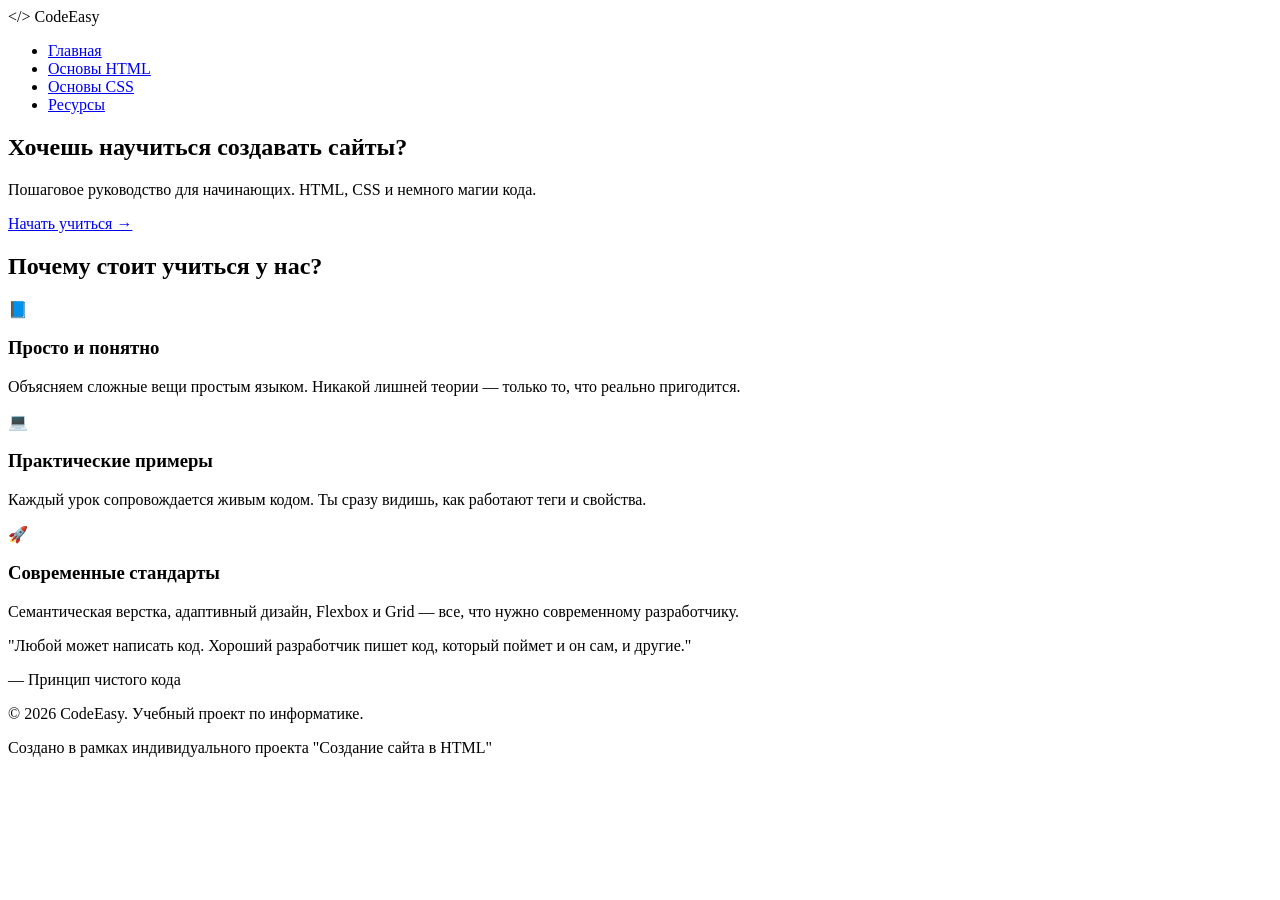
==== index.html @ f3767b98 "Add files via upload" ====
<!DOCTYPE html>
<html lang="ru">
<head>
    <meta charset="UTF-8">
    <meta name="viewport" content="width=device-width, initial-scale=1.0">
    <title>How to Code — Научись создавать сайты</title>
    <link rel="stylesheet" href="css/style.css">
    <link href="https://fonts.googleapis.com/css2?family=Inter:wght@300;400;500;600;700;800&family=Fira+Code:wght@400;500;600&display=swap" rel="stylesheet">
</head>
<body>
    <header>
        <div class="container">
            <div class="logo">
                <span class="logo-code">&lt;/&gt;</span>
                <span class="logo-text">CodeEasy</span>
            </div>
            <nav>
                <ul>
                    <li><a href="index.html" class="active">Главная</a></li>
                    <li><a href="html-basics.html">Основы HTML</a></li>
                    <li><a href="css-basics.html">Основы CSS</a></li>
                    <li><a href="resources.html">Ресурсы</a></li>
                </ul>
            </nav>
        </div>
    </header>

    <main>
        <!-- Hero блок -->
        <section class="hero">
            <div class="container">
                <h1 class="hero-title">Хочешь научиться <span class="highlight">создавать сайты</span>?</h1>
                <p class="hero-subtitle">Пошаговое руководство для начинающих. HTML, CSS и немного магии кода.</p>
                <a href="html-basics.html" class="btn btn-primary">Начать учиться →</a>
            </div>
        </section>

        <!-- Преимущества -->
        <section class="advantages">
            <div class="container">
                <h2 class="section-title">Почему стоит учиться у нас?</h2>
                <div class="cards">
                    <div class="card">
                        <div class="card-icon">📘</div>
                        <h3 class="card-title">Просто и понятно</h3>
                        <p class="card-text">Объясняем сложные вещи простым языком. Никакой лишней теории — только то, что реально пригодится.</p>
                    </div>
                    <div class="card">
                        <div class="card-icon">💻</div>
                        <h3 class="card-title">Практические примеры</h3>
                        <p class="card-text">Каждый урок сопровождается живым кодом. Ты сразу видишь, как работают теги и свойства.</p>
                    </div>
                    <div class="card">
                        <div class="card-icon">🚀</div>
                        <h3 class="card-title">Современные стандарты</h3>
                        <p class="card-text">Семантическая верстка, адаптивный дизайн, Flexbox и Grid — все, что нужно современному разработчику.</p>
                    </div>
                </div>
            </div>
        </section>

        <!-- Цитата/вдохновение -->
        <section class="quote-section">
            <div class="container">
                <div class="quote-block">
                    <p class="quote-text">"Любой может написать код. Хороший разработчик пишет код, который поймет и он сам, и другие."</p>
                    <p class="quote-author">— Принцип чистого кода</p>
                </div>
            </div>
        </section>
    </main>

    <footer>
        <div class="container">
            <p>© 2026 CodeEasy. Учебный проект по информатике.</p>
            <p>Создано в рамках индивидуального проекта "Создание сайта в HTML"</p>
        </div>
    </footer>
</body>
</html>
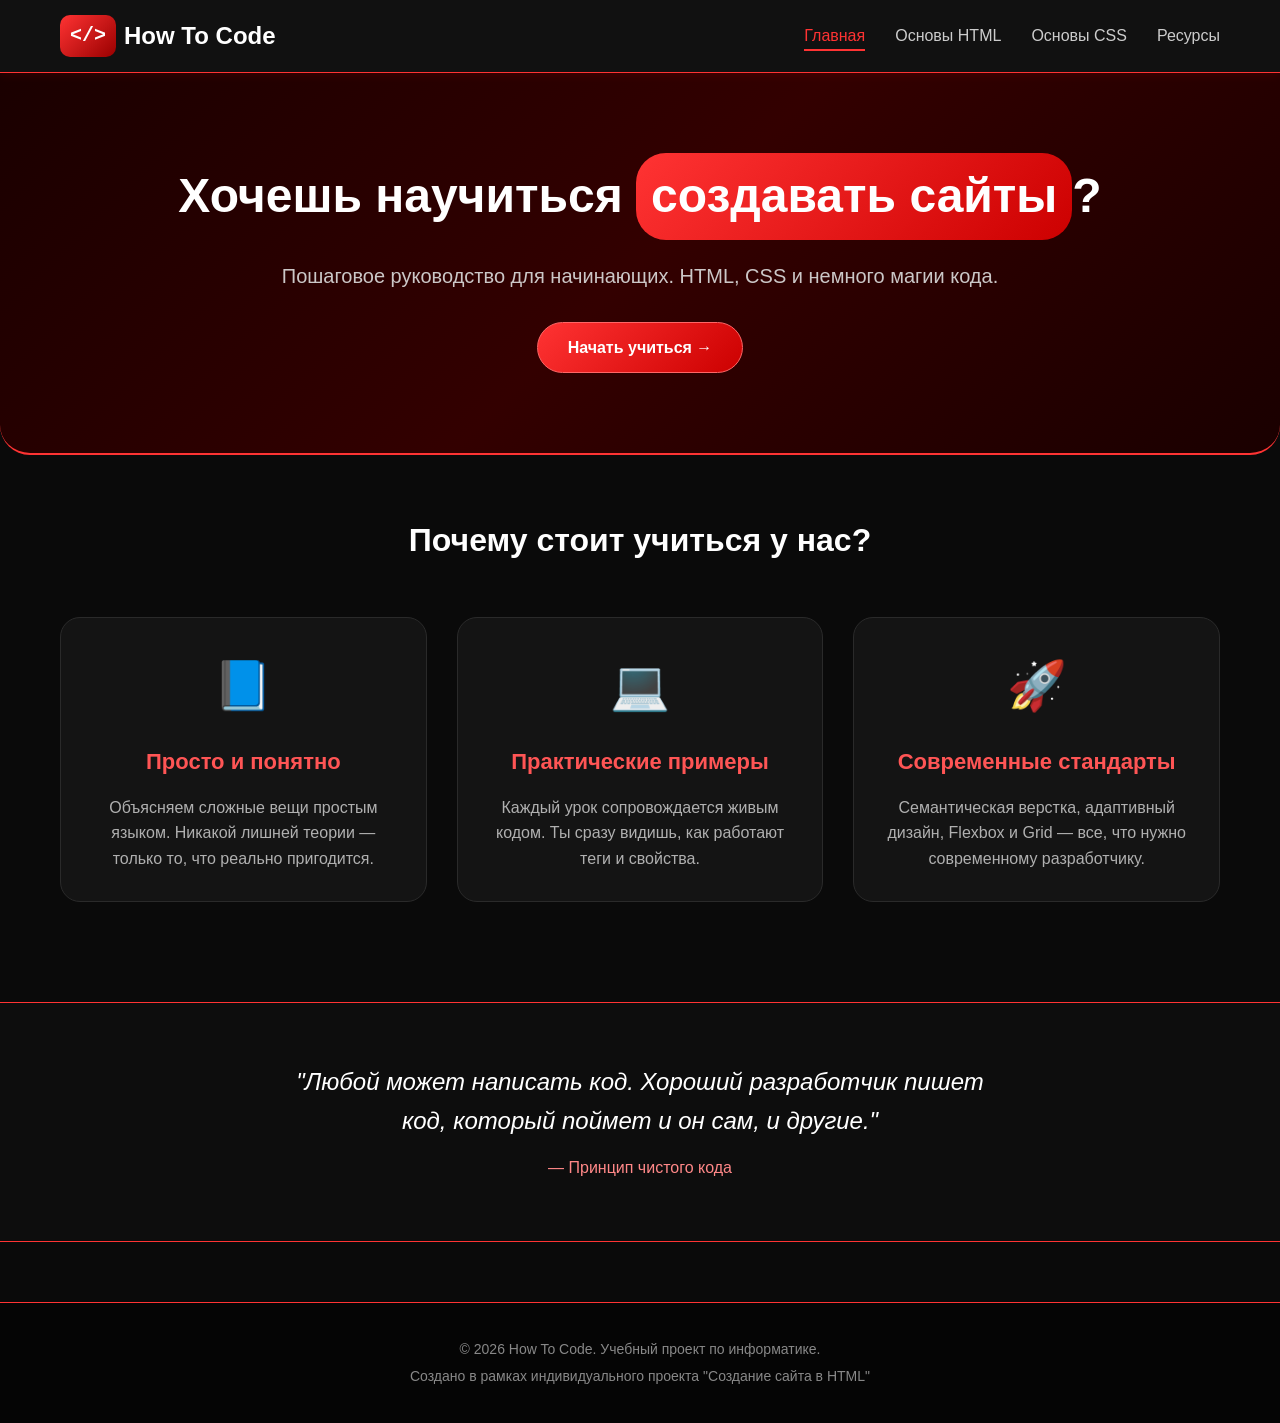
==== commit c1de56b3: "Add files via upload" ====
--- a/index.html
+++ b/index.html
@@ -12,7 +12,7 @@
         <div class="container">
             <div class="logo">
                 <span class="logo-code">&lt;/&gt;</span>
-                <span class="logo-text">CodeEasy</span>
+                <span class="logo-text">How To Code</span>
             </div>
             <nav>
                 <ul>
@@ -72,7 +72,7 @@
 
     <footer>
         <div class="container">
-            <p>© 2026 CodeEasy. Учебный проект по информатике.</p>
+            <p>© 2026 How To Code. Учебный проект по информатике.</p>
             <p>Создано в рамках индивидуального проекта "Создание сайта в HTML"</p>
         </div>
     </footer>
--- a/css/style.css
+++ b/css/style.css
@@ -0,0 +1,588 @@
+/* ========================================
+   ТЕМНАЯ ТЕМА С КРАСНЫМ ГРАДИЕНТОМ
+   ======================================== */
+
+* {
+    margin: 0;
+    padding: 0;
+    box-sizing: border-box;
+}
+
+body {
+    font-family: 'Inter', sans-serif;
+    font-size: 16px;
+    line-height: 1.6;
+    background-color: #0a0a0a;
+    color: #e0e0e0;
+}
+
+.container {
+    max-width: 1200px;
+    margin: 0 auto;
+    padding: 0 20px;
+}
+
+/* ========================================
+   ШАПКА И НАВИГАЦИЯ
+   ======================================== */
+
+header {
+    background-color: #111111;
+    border-bottom: 1px solid #ff3333;
+    position: sticky;
+    top: 0;
+    z-index: 100;
+    box-shadow: 0 2px 10px rgba(255, 0, 0, 0.1);
+}
+
+header .container {
+    display: flex;
+    justify-content: space-between;
+    align-items: center;
+    padding: 15px 20px;
+}
+
+.logo {
+    display: flex;
+    align-items: center;
+    gap: 8px;
+    font-size: 24px;
+    font-weight: 700;
+}
+
+.logo-code {
+    background: linear-gradient(135deg, #ff3333 0%, #990000 100%);
+    color: white;
+    padding: 5px 10px;
+    border-radius: 10px;
+    font-family: 'Fira Code', monospace;
+    font-size: 20px;
+}
+
+.logo-text {
+    color: #ffffff;
+}
+
+nav ul {
+    display: flex;
+    list-style: none;
+    gap: 30px;
+}
+
+nav a {
+    text-decoration: none;
+    color: #cccccc;
+    font-weight: 500;
+    transition: color 0.3s ease;
+}
+
+nav a:hover {
+    color: #ff5555;
+}
+
+nav a.active {
+    color: #ff3333;
+    border-bottom: 2px solid #ff3333;
+    padding-bottom: 5px;
+}
+
+/* ========================================
+   ГЛАВНАЯ СТРАНИЦА (HERO + ADVANTAGES)
+   ======================================== */
+
+.hero {
+    background: linear-gradient(135deg, #1a0000 0%, #330000 50%, #1a0000 100%);
+    color: white;
+    text-align: center;
+    padding: 80px 20px;
+    border-radius: 0 0 30px 30px;
+    border-bottom: 2px solid #ff3333;
+}
+
+.hero-title {
+    font-size: 48px;
+    font-weight: 800;
+    margin-bottom: 20px;
+}
+
+.highlight {
+    background: linear-gradient(135deg, #ff3333, #cc0000);
+    padding: 5px 15px;
+    border-radius: 30px;
+    display: inline-block;
+    color: white;
+}
+
+.hero-subtitle {
+    font-size: 20px;
+    margin-bottom: 30px;
+    opacity: 0.9;
+    color: #dddddd;
+}
+
+.btn {
+    display: inline-block;
+    padding: 12px 30px;
+    border-radius: 50px;
+    text-decoration: none;
+    font-weight: 600;
+    transition: all 0.3s ease;
+}
+
+.btn-primary {
+    background: linear-gradient(135deg, #ff3333, #cc0000);
+    color: white;
+    border: 1px solid #ff6666;
+}
+
+.btn-primary:hover {
+    transform: translateY(-3px);
+    box-shadow: 0 10px 20px rgba(255, 0, 0, 0.3);
+    background: linear-gradient(135deg, #ff5555, #dd0000);
+}
+
+.advantages {
+    padding: 60px 0;
+}
+
+.section-title {
+    text-align: center;
+    font-size: 32px;
+    margin-bottom: 50px;
+    color: #ffffff;
+}
+
+.cards {
+    display: flex;
+    gap: 30px;
+    justify-content: center;
+    flex-wrap: wrap;
+}
+
+.card {
+    background: #141414;
+    padding: 30px;
+    border-radius: 20px;
+    text-align: center;
+    flex: 1;
+    min-width: 250px;
+    transition: transform 0.3s ease, box-shadow 0.3s ease;
+    border: 1px solid #2a2a2a;
+}
+
+.card:hover {
+    transform: translateY(-10px);
+    box-shadow: 0 15px 30px rgba(255, 0, 0, 0.15);
+    border-color: #ff3333;
+}
+
+.card-icon {
+    font-size: 48px;
+    margin-bottom: 20px;
+}
+
+.card-title {
+    font-size: 22px;
+    margin-bottom: 15px;
+    color: #ff5555;
+}
+
+.card-text {
+    color: #b0b0b0;
+}
+
+.quote-section {
+    background: #0d0d0d;
+    padding: 60px 0;
+    margin: 40px 0;
+    border-top: 1px solid #ff3333;
+    border-bottom: 1px solid #ff3333;
+}
+
+.quote-block {
+    text-align: center;
+    max-width: 700px;
+    margin: 0 auto;
+}
+
+.quote-text {
+    font-size: 24px;
+    font-style: italic;
+    margin-bottom: 15px;
+    color: #ffffff;
+}
+
+.quote-author {
+    font-size: 16px;
+    color: #ff8888;
+}
+
+/* ========================================
+   ВНУТРЕННИЕ СТРАНИЦЫ (HTML, CSS, RESOURCES)
+   ======================================== */
+
+.page-header {
+    text-align: center;
+    padding: 50px 0 30px;
+}
+
+.page-header h1 {
+    font-size: 42px;
+    margin-bottom: 15px;
+    color: #ffffff;
+}
+
+.page-subtitle {
+    font-size: 18px;
+    color: #aaaaaa;
+}
+
+.content-section {
+    margin-bottom: 50px;
+    padding: 20px 0;
+}
+
+.content-section h2 {
+    font-size: 28px;
+    margin-bottom: 20px;
+    color: #ff5555;
+    border-left: 4px solid #ff3333;
+    padding-left: 15px;
+}
+
+.content-section p {
+    margin-bottom: 15px;
+    color: #cccccc;
+}
+
+/* Блоки с кодом */
+.code-block {
+    background: #0a0a0a;
+    border-radius: 15px;
+    padding: 20px;
+    margin: 20px 0;
+    overflow-x: auto;
+    border: 1px solid #2a2a2a;
+}
+
+.code-block pre {
+    margin: 0;
+}
+
+.code-block code {
+    font-family: 'Fira Code', monospace;
+    font-size: 14px;
+    color: #ff9999;
+    line-height: 1.5;
+}
+
+/* Информационные блоки */
+.info-box, .tip-box {
+    background: #1a1a1a;
+    border-left: 4px solid #ff3333;
+    padding: 20px;
+    border-radius: 10px;
+    margin: 20px 0;
+}
+
+.info-box {
+    background: #1a0a0a;
+}
+
+.tip-box {
+    background: #1a1000;
+    border-left-color: #ffaa00;
+    color: #ffcc88;
+}
+
+.tip-box code {
+    color: #ffaa00;
+}
+
+/* Таблицы */
+.table-wrapper {
+    overflow-x: auto;
+    margin: 20px 0;
+}
+
+.tag-table {
+    width: 100%;
+    border-collapse: collapse;
+    background: #111111;
+    border-radius: 15px;
+    overflow: hidden;
+}
+
+.tag-table th,
+.tag-table td {
+    padding: 12px 15px;
+    text-align: left;
+    border-bottom: 1px solid #2a2a2a;
+}
+
+.tag-table th {
+    background: linear-gradient(135deg, #990000, #550000);
+    color: white;
+    font-weight: 600;
+}
+
+.tag-table tr:hover {
+    background: #1a1a1a;
+}
+
+.tag-table code {
+    background: #2a2a2a;
+    padding: 3px 8px;
+    border-radius: 5px;
+    font-family: 'Fira Code', monospace;
+    font-size: 13px;
+    color: #ff8888;
+}
+
+.table-section td {
+    background: #1a1a1a;
+    color: #ff8888;
+}
+
+/* Методы подключения CSS (сетка) */
+.methods-grid {
+    display: grid;
+    grid-template-columns: repeat(auto-fit, minmax(280px, 1fr));
+    gap: 25px;
+    margin: 25px 0;
+}
+
+.method-card {
+    background: #141414;
+    padding: 20px;
+    border-radius: 15px;
+    transition: transform 0.3s ease;
+    border: 1px solid #2a2a2a;
+}
+
+.method-card:hover {
+    transform: translateY(-5px);
+    border-color: #ff3333;
+}
+
+.method-card h3 {
+    margin-bottom: 10px;
+    color: #ff5555;
+}
+
+.mini-code {
+    background: #0a0a0a;
+    color: #ff9999;
+    padding: 10px;
+    border-radius: 8px;
+    font-family: 'Fira Code', monospace;
+    font-size: 12px;
+    margin: 10px 0;
+    overflow-x: auto;
+    border: 1px solid #2a2a2a;
+}
+
+.method-note {
+    font-size: 14px;
+    margin-top: 10px;
+    color: #aaaaaa;
+}
+
+/* Пример ДО и ПОСЛЕ CSS */
+.example-before-after {
+    display: flex;
+    gap: 30px;
+    flex-wrap: wrap;
+    margin: 25px 0;
+}
+
+.example-card {
+    flex: 1;
+    min-width: 250px;
+    background: #141414;
+    padding: 20px;
+    border-radius: 15px;
+    text-align: center;
+    border: 1px solid #2a2a2a;
+}
+
+.no-css-demo {
+    background: #0a0a0a;
+    padding: 20px;
+    margin: 15px 0;
+    border: 1px solid #333333;
+    color: #cccccc;
+}
+
+.no-css-demo button {
+    background: #333333;
+    border: none;
+    padding: 8px 16px;
+    cursor: pointer;
+    color: white;
+}
+
+.with-css-demo {
+    background: linear-gradient(135deg, #2a0a0a, #1a0505);
+    padding: 20px;
+    margin: 15px 0;
+    border-radius: 15px;
+    border: 1px solid #ff3333;
+}
+
+.demo-btn {
+    background: linear-gradient(135deg, #ff3333, #990000);
+    color: white;
+    border: none;
+    padding: 10px 20px;
+    border-radius: 25px;
+    cursor: pointer;
+    transition: transform 0.3s ease;
+}
+
+.demo-btn:hover {
+    transform: scale(1.05);
+    background: linear-gradient(135deg, #ff5555, #bb0000);
+}
+
+.example-note {
+    font-size: 14px;
+    color: #888888;
+    margin-top: 10px;
+}
+
+/* Сетка ресурсов */
+.resources-grid {
+    display: grid;
+    grid-template-columns: repeat(auto-fit, minmax(280px, 1fr));
+    gap: 25px;
+    margin: 25px 0;
+}
+
+.resource-card {
+    background: #141414;
+    padding: 25px;
+    border-radius: 15px;
+    transition: all 0.3s ease;
+    border: 1px solid #2a2a2a;
+}
+
+.resource-card:hover {
+    transform: translateY(-5px);
+    box-shadow: 0 10px 25px rgba(255, 0, 0, 0.1);
+    border-color: #ff3333;
+}
+
+.resource-card h3 {
+    margin-bottom: 10px;
+    color: #ff5555;
+}
+
+.resource-card p {
+    margin-bottom: 15px;
+    color: #b0b0b0;
+}
+
+.resource-link {
+    display: inline-block;
+    color: #ff5555;
+    text-decoration: none;
+    font-weight: 600;
+}
+
+.resource-link:hover {
+    color: #ff8888;
+    text-decoration: underline;
+}
+
+/* ========================================
+   ПОДВАЛ
+   ======================================== */
+
+footer {
+    background: #050505;
+    color: #888888;
+    text-align: center;
+    padding: 30px 0;
+    margin-top: 60px;
+    border-top: 1px solid #ff3333;
+}
+
+footer p {
+    margin: 5px 0;
+    font-size: 14px;
+}
+
+/* ========================================
+   АДАПТИВНОСТЬ (МЕДИА-ЗАПРОСЫ)
+   ======================================== */
+
+@media (max-width: 768px) {
+    header .container {
+        flex-direction: column;
+        gap: 15px;
+    }
+    
+    nav ul {
+        gap: 20px;
+        flex-wrap: wrap;
+        justify-content: center;
+    }
+    
+    .hero-title {
+        font-size: 32px;
+    }
+    
+    .hero-subtitle {
+        font-size: 16px;
+    }
+    
+    .section-title {
+        font-size: 28px;
+    }
+    
+    .cards {
+        flex-direction: column;
+    }
+    
+    .page-header h1 {
+        font-size: 32px;
+    }
+    
+    .content-section h2 {
+        font-size: 24px;
+    }
+    
+    .example-before-after {
+        flex-direction: column;
+    }
+    
+    .tag-table th,
+    .tag-table td {
+        padding: 8px 10px;
+        font-size: 14px;
+    }
+}
+
+@media (max-width: 480px) {
+    .container {
+        padding: 0 15px;
+    }
+    
+    .hero-title {
+        font-size: 28px;
+    }
+    
+    .btn {
+        padding: 10px 20px;
+        font-size: 14px;
+    }
+    
+    .card {
+        padding: 20px;
+    }
+    
+    .code-block code {
+        font-size: 12px;
+    }
+}
